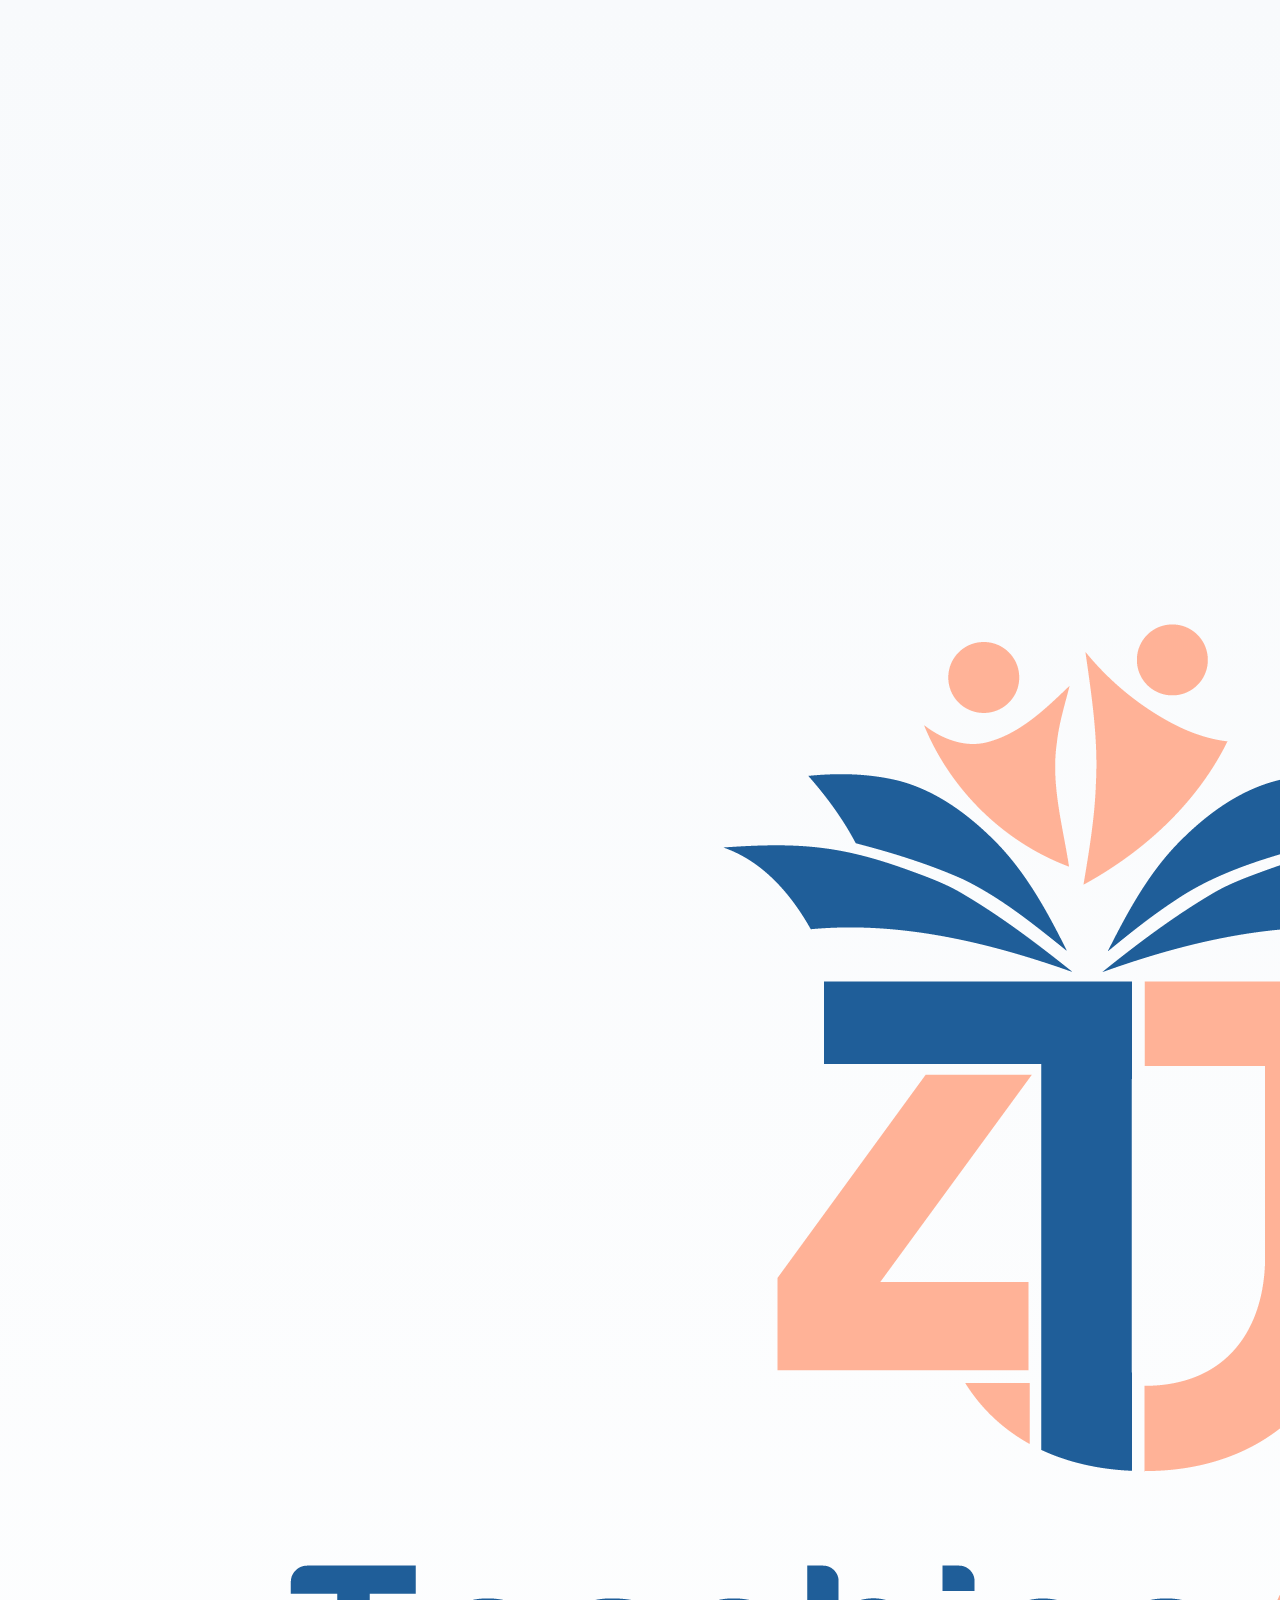
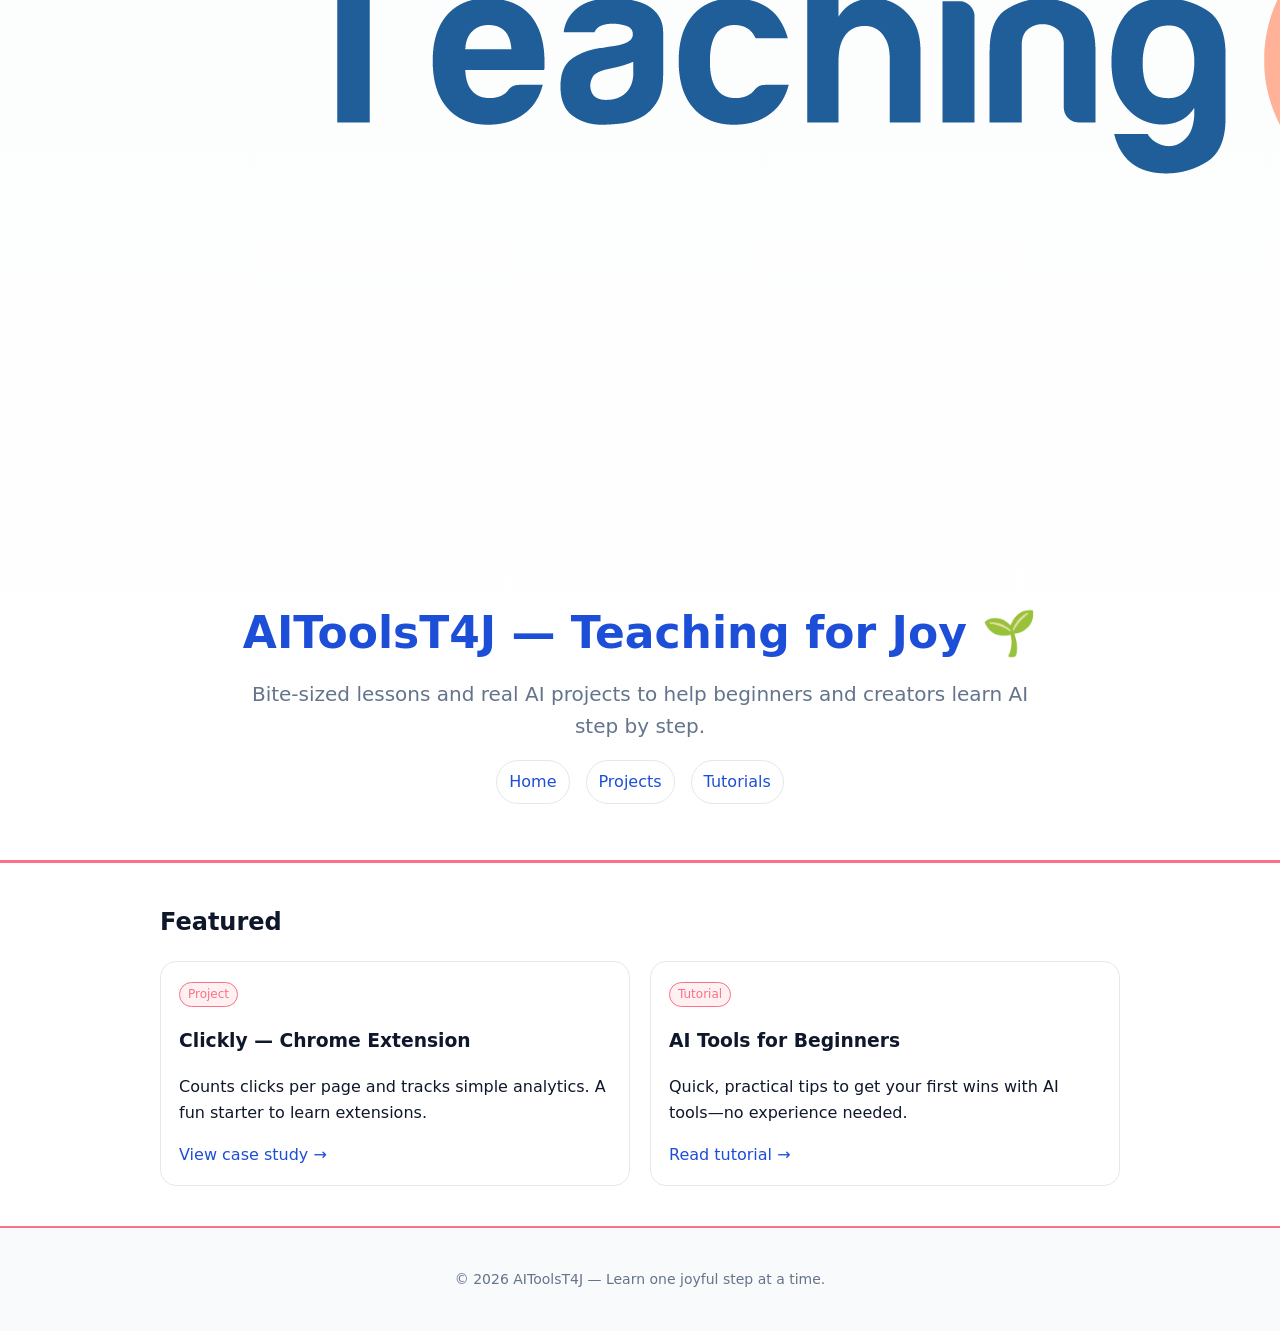
==== index.html @ d1f697bb "Update index.html Added logo" ====
<!doctype html>
<html lang="en">
<head>
  <meta charset="utf-8" />
  <meta name="viewport" content="width=device-width, initial-scale=1" />
  <title>AIToolsT4J — Teaching for Joy</title>
  <meta name="description" content="AIToolsT4J shares bite-sized lessons and real AI projects to help beginners and creators learn Artificial Intelligence step by step. Explore tools, tutorials, and guides to thrive in the AI revolution.">
  <link rel="icon" href="assets/favicon.ico">
  <link rel="stylesheet" href="assets/styles.css">
</head>
<body>
  <header class="hero">
    <img src="assets/logo.png" alt="AIToolsT4J Logo" class="logo">
    <h1>AIToolsT4J — Teaching for Joy 🌱</h1>
    <p class="lead">Bite-sized lessons and real AI projects to help beginners and creators learn AI step by step.</p>
    <nav class="nav">
      <a href="/">Home</a>
      <a href="/projects/clickly.html">Projects</a>
      <a href="/tutorials/getting-started.html">Tutorials</a>
    </nav>
  </header>

  <main class="container">
    <section>
      <h2>Featured</h2>
      <div class="grid">
        <article class="card">
          <span class="tag">Project</span>
          <h3>Clickly — Chrome Extension</h3>
          <p>Counts clicks per page and tracks simple analytics. A fun starter to learn extensions.</p>
          <a class="link" href="/projects/clickly.html">View case study →</a>
        </article>
        <article class="card">
          <span class="tag">Tutorial</span>
          <h3>AI Tools for Beginners</h3>
          <p>Quick, practical tips to get your first wins with AI tools—no experience needed.</p>
          <a class="link" href="/tutorials/getting-started.html">Read tutorial →</a>
        </article>
      </div>
    </section>
  </main>

  <footer class="footer">© <span id="y"></span> AIToolsT4J — Learn one joyful step at a time.</footer>
  <!--  Replace placeholder with homepage HTML-->
  
  <script>document.getElementById('y').textContent = new Date().getFullYear();</script>
</body>
</html>
---- assets/styles.css ----
/* =========================================
   AIToolsT4J — Teaching for Joy 🌱
   Brand Style: Blue + Salmon
   ========================================= */

:root {
  --brand-blue: #1d4ed8;      /* main AIToolsT4J blue */
  --brand-salmon: #fb7185;    /* accent (salmon) */
  --text-main: #0f172a;       /* near-black navy for main text */
  --text-muted: #64748b;      /* gray-blue subtitles */
  --line: #e5e7eb;            /* soft border gray */
  --bg-light: #ffffff;        /* white background */
  --bg-soft: #f8fafc;         /* very light background section */
}

* {
  box-sizing: border-box;
}

body {
  margin: 0;
  font-family: system-ui, -apple-system, "Segoe UI", Roboto, Ubuntu, Cantarell, "Noto Sans", sans-serif;
  color: var(--text-main);
  line-height: 1.6;
  background: var(--bg-light);
}

/* ---------------- HEADER ---------------- */
.hero {
  padding: 56px 20px;
  text-align: center;
  background: linear-gradient(180deg, var(--bg-soft) 0%, var(--bg-light) 100%);
  border-bottom: 3px solid var(--brand-salmon);
}

.hero h1 {
  font-size: clamp(28px, 4vw, 44px);
  margin: 0 0 10px;
  color: var(--brand-blue);
}

.lead {
  max-width: 820px;
  margin: 8px auto 0;
  font-size: clamp(16px, 2.4vw, 20px);
  color: var(--text-muted);
}

/* ---------------- NAVIGATION ---------------- */
.nav {
  margin: 18px 0 0;
  display: flex;
  gap: 16px;
  justify-content: center;
  flex-wrap: wrap;
}

.nav a {
  text-decoration: none;
  border: 1px solid var(--line);
  padding: 8px 12px;
  border-radius: 999px;
  color: var(--brand-blue);
  transition: all 0.2s ease;
}

.nav a:hover {
  background: var(--brand-blue);
  color: white;
  border-color: var(--brand-blue);
}

/* ---------------- MAIN SECTIONS ---------------- */
.container {
  max-width: 1000px;
  margin: 40px auto;
  padding: 0 20px;
}

.grid {
  display: grid;
  gap: 20px;
  grid-template-columns: repeat(auto-fit, minmax(260px, 1fr));
}

.card {
  border: 1px solid var(--line);
  border-radius: 16px;
  padding: 18px;
  transition: transform 0.2s ease, box-shadow 0.2s ease;
}

.card:hover {
  transform: translateY(-3px);
  box-shadow: 0 4px 10px rgba(0, 0, 0, 0.06);
}

/* Tag style for project/tutorial label */
.tag {
  display: inline-block;
  font-size: 12px;
  padding: 2px 8px;
  border: 1px solid var(--brand-salmon);
  border-radius: 999px;
  background: #fff0f2;
  color: var(--brand-salmon);
}

/* Links inside cards */
.link {
  text-decoration: none;
  color: var(--brand-blue);
  font-weight: 500;
}

.link:hover {
  color: var(--brand-salmon);
}

/* ---------------- FOOTER ---------------- */
.footer {
  text-align: center;
  color: var(--text-muted);
  font-size: 14px;
  padding: 40px 16px;
  border-top: 2px solid var(--brand-salmon);
  background: var(--bg-soft);
}
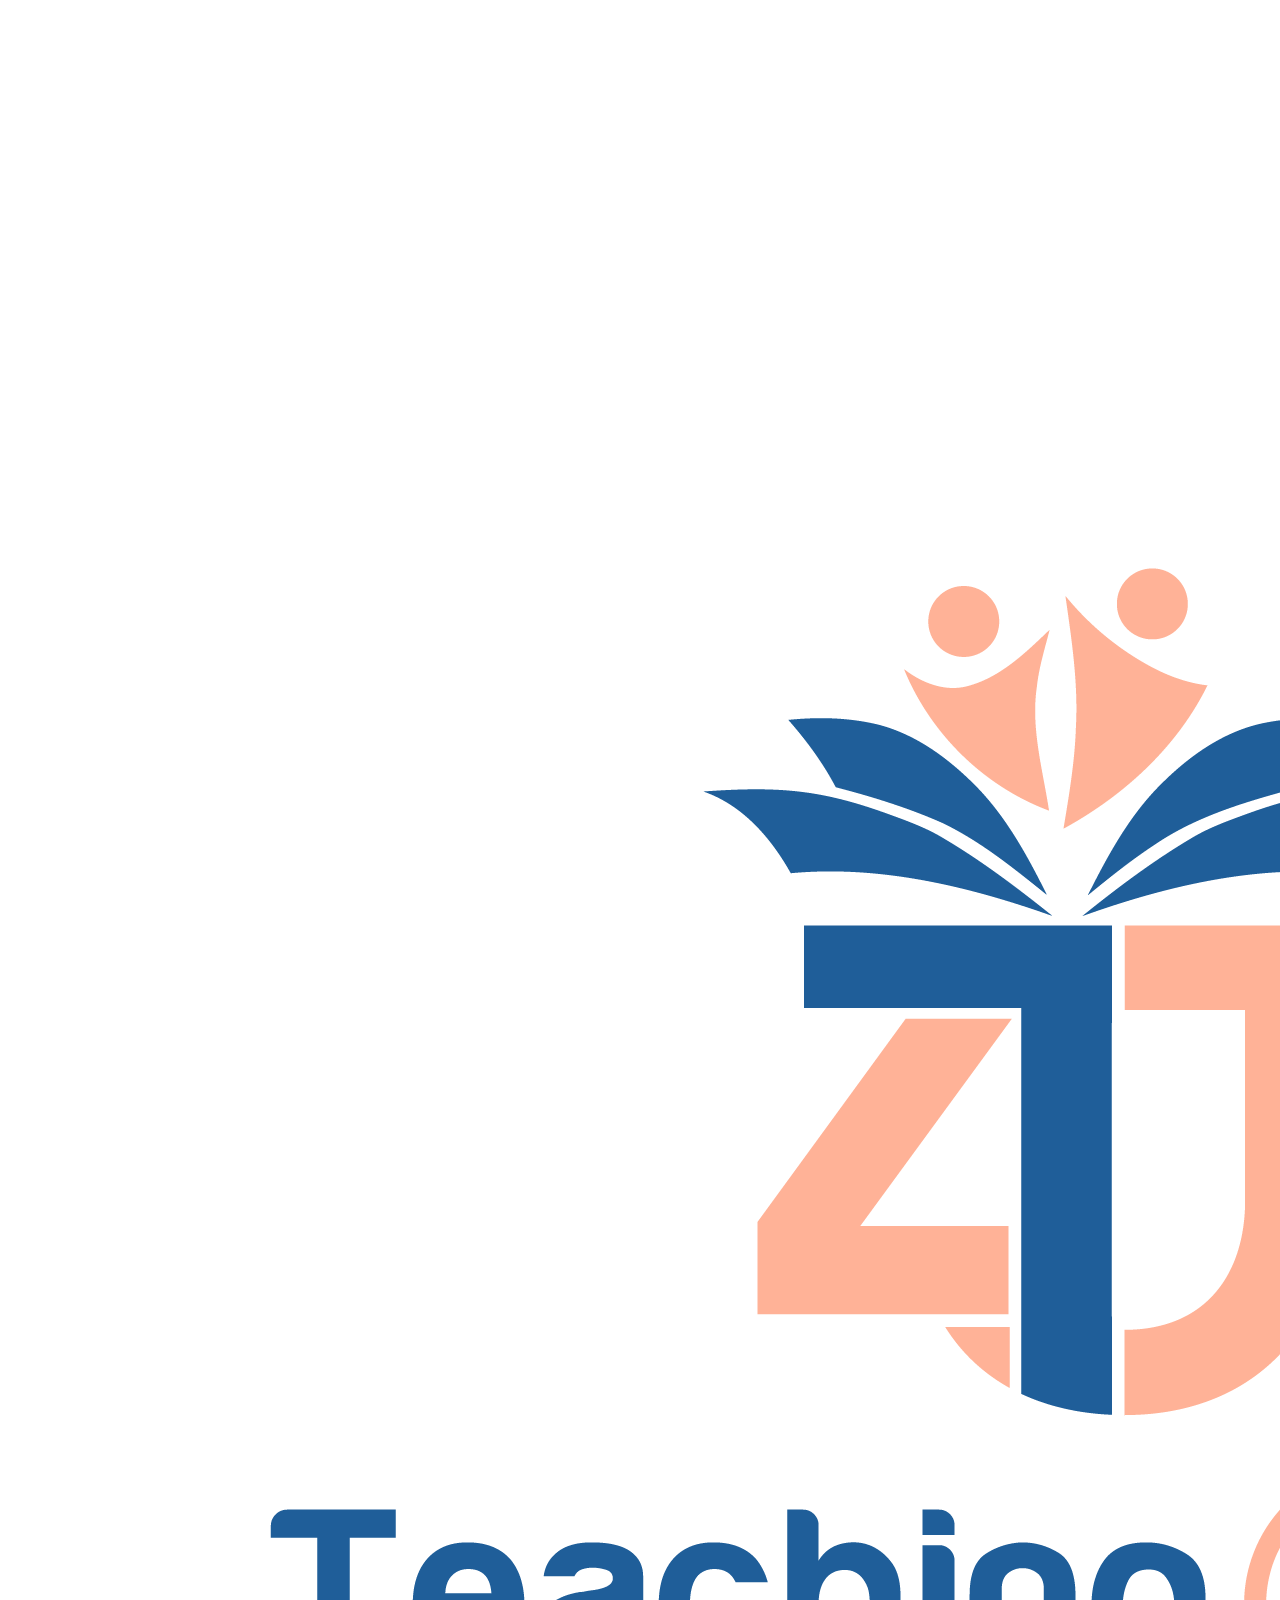
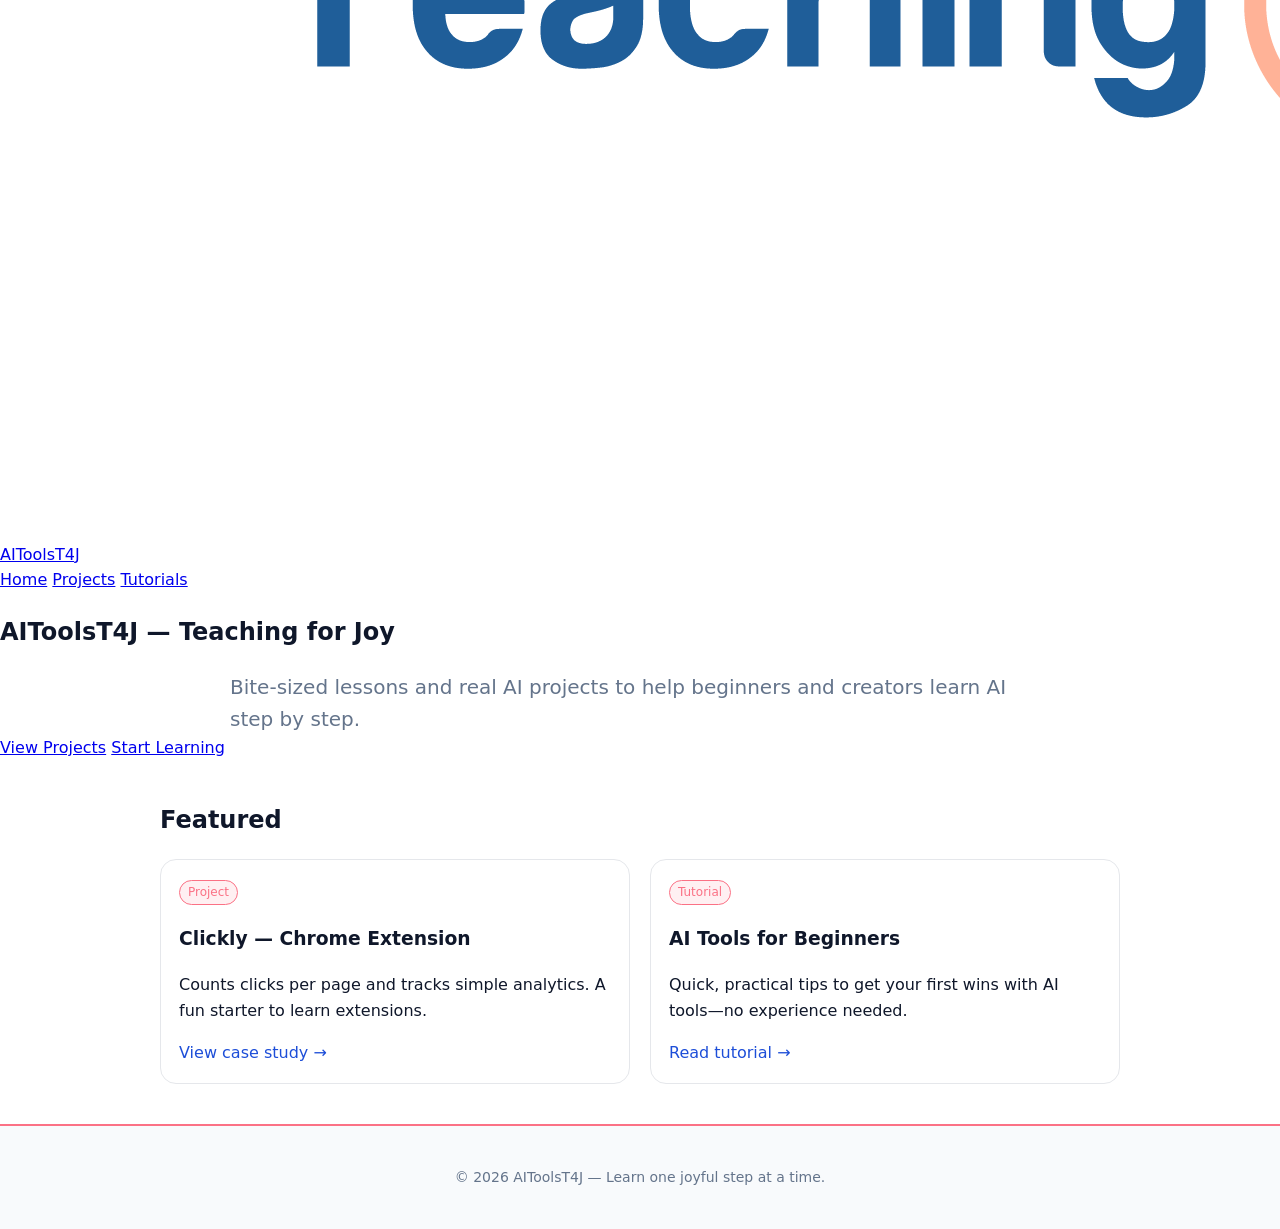
==== commit 8e9145ae: "Update index.html" ====
--- a/index.html
+++ b/index.html
@@ -9,16 +9,34 @@
   <link rel="stylesheet" href="assets/styles.css">
 </head>
 <body>
-  <header class="hero">
-    <img src="assets/logo.png" alt="AIToolsT4J Logo" class="logo">
-    <h1>AIToolsT4J — Teaching for Joy 🌱</h1>
-    <p class="lead">Bite-sized lessons and real AI projects to help beginners and creators learn AI step by step.</p>
-    <nav class="nav">
-      <a href="/">Home</a>
-      <a href="/projects/clickly.html">Projects</a>
-      <a href="/tutorials/getting-started.html">Tutorials</a>
+
+  <!-- Top navigation -->
+  <header class="site-header">
+    <a class="brand" href="/">
+      <img src="assets/logo.png" alt="AIToolsT4J Logo" class="brand-logo">
+      <span>AIToolsT4J</span>
+    </a>
+    <nav class="topnav">
+      <a class="btn-pill" href="/">Home</a>
+      <a class="btn-pill" href="/projects/clickly.html">Projects</a>
+      <a class="btn-pill" href="/tutorials/getting-started.html">Tutorials</a>
     </nav>
   </header>
+
+  <!-- Split hero (black left, image right with blend) -->
+  <section class="hero-split">
+    <div class="hero-text">
+      <h1>AIToolsT4J — Teaching for Joy</h1>
+      <p class="lead">Bite-sized lessons and real AI projects to help beginners and creators learn AI step by step.</p>
+      <div class="hero-cta">
+        <a class="btn-primary" href="/projects/clickly.html">View Projects</a>
+        <a class="btn-ghost" href="/tutorials/getting-started.html">Start Learning</a>
+      </div>
+    </div>
+    <div class="hero-media" aria-label="Marcia Parker">
+      <!-- Background image is set in CSS via assets/hero.jpg -->
+    </div>
+  </section>
 
   <main class="container">
     <section>
@@ -41,6 +59,10 @@
   </main>
 
   <footer class="footer">© <span id="y"></span> AIToolsT4J — Learn one joyful step at a time.</footer>
+  <script>document.getElementById('y').textContent = new Date().getFullYear();</script>
+</body>
+</html>
+
   <!--  Replace placeholder with homepage HTML-->
   
   <script>document.getElementById('y').textContent = new Date().getFullYear();</script>
--- a/assets/styles.css
+++ b/assets/styles.css
@@ -126,3 +126,16 @@
   border-top: 2px solid var(--brand-salmon);
   background: var(--bg-soft);
 }
+/* ---------------- LOGO ---------------- */
+.logo {
+  width: 200px;
+  max-width: 60%;
+  height: auto;
+  margin-bottom: 16px;
+  filter: drop-shadow(0 2px 4px rgba(0,0,0,0.1));
+  transition: transform 0.3s ease;
+}
+
+.logo:hover {
+  transform: scale(1.05);
+}
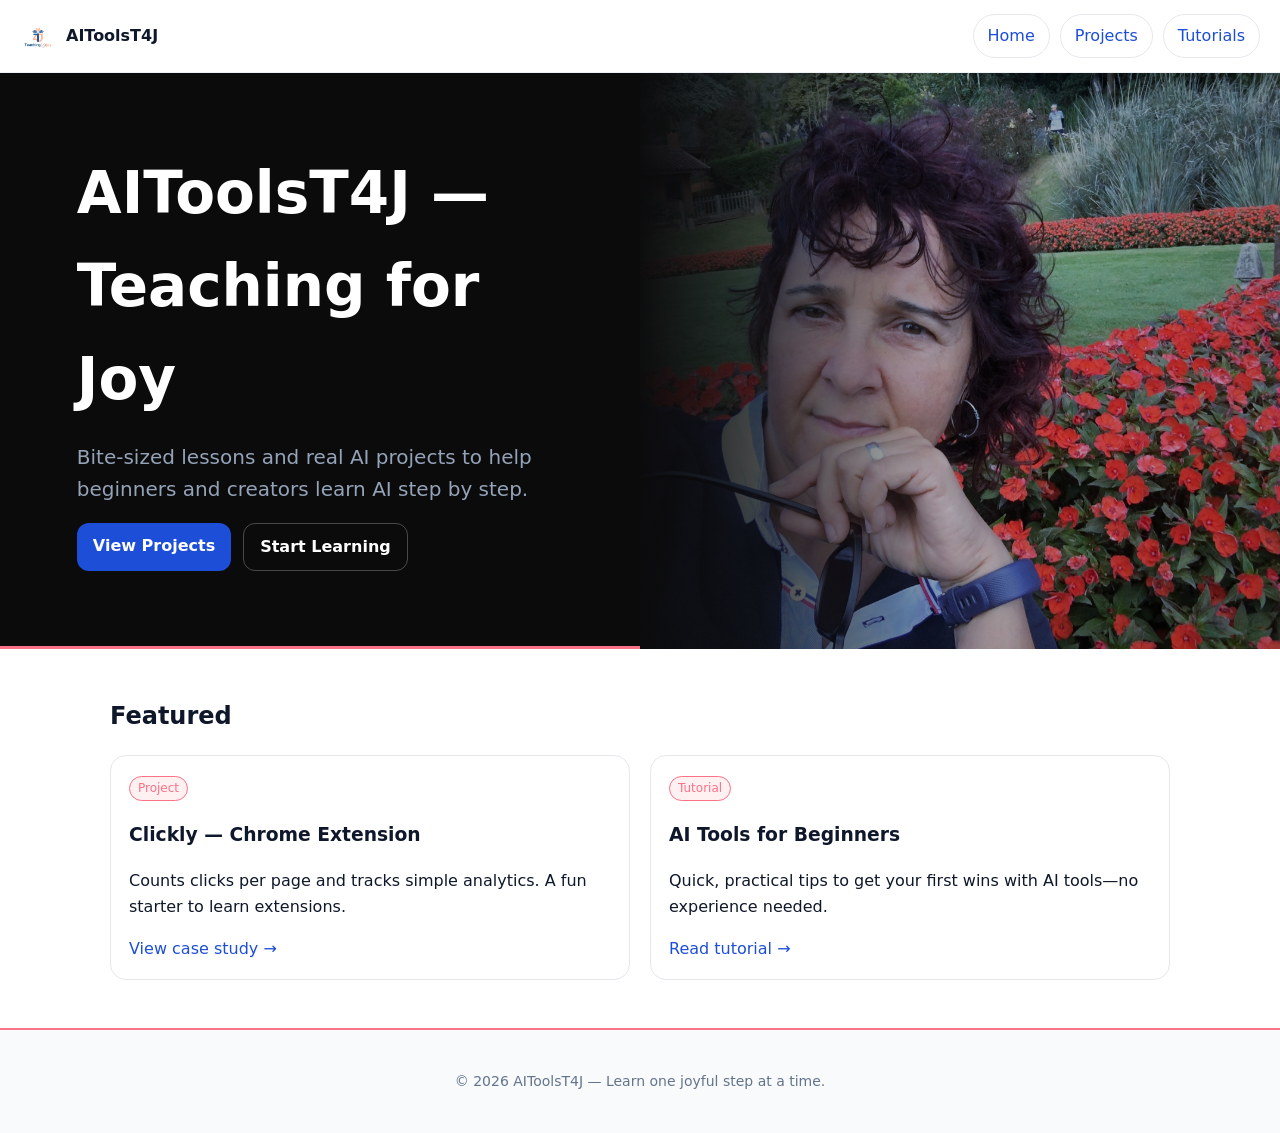
==== commit cfa86497: "Update index.html" ====
--- a/index.html
+++ b/index.html
@@ -3,7 +3,7 @@
 <head>
   <meta charset="utf-8" />
   <meta name="viewport" content="width=device-width, initial-scale=1" />
-  <title>AIToolsT4J — Teaching for Joy</title>
+  <title>AIToolsT4J  Teaching for Joy</title>
   <meta name="description" content="AIToolsT4J shares bite-sized lessons and real AI projects to help beginners and creators learn Artificial Intelligence step by step. Explore tools, tutorials, and guides to thrive in the AI revolution.">
   <link rel="icon" href="assets/favicon.ico">
   <link rel="stylesheet" href="assets/styles.css">
--- a/assets/styles.css
+++ b/assets/styles.css
@@ -1,22 +1,17 @@
-/* =========================================
-   AIToolsT4J — Teaching for Joy 🌱
-   Brand Style: Blue + Salmon
-   ========================================= */
-
+/* ===== Brand palette (keep) ===== */
 :root {
-  --brand-blue: #1d4ed8;      /* main AIToolsT4J blue */
-  --brand-salmon: #fb7185;    /* accent (salmon) */
-  --text-main: #0f172a;       /* near-black navy for main text */
-  --text-muted: #64748b;      /* gray-blue subtitles */
-  --line: #e5e7eb;            /* soft border gray */
-  --bg-light: #ffffff;        /* white background */
-  --bg-soft: #f8fafc;         /* very light background section */
+  --brand-blue: #1d4ed8;
+  --brand-salmon: #fb7185;
+  --text-main: #0f172a;
+  --text-muted: #94a3b8;   /* slightly lighter for dark/bg contrast */
+  --line: #e5e7eb;
+  --bg-light: #ffffff;
+  --bg-soft: #f8fafc;
+  --bg-dark: #0b0b0c;      /* near-black hero panel */
 }
 
-* {
-  box-sizing: border-box;
-}
-
+/* Reset & body */
+* { box-sizing: border-box; }
 body {
   margin: 0;
   font-family: system-ui, -apple-system, "Segoe UI", Roboto, Ubuntu, Cantarell, "Noto Sans", sans-serif;
@@ -25,117 +20,128 @@
   background: var(--bg-light);
 }
 
-/* ---------------- HEADER ---------------- */
-.hero {
-  padding: 56px 20px;
-  text-align: center;
-  background: linear-gradient(180deg, var(--bg-soft) 0%, var(--bg-light) 100%);
+/* ===== Top navigation (buttons on top) ===== */
+.site-header {
+  position: sticky; top: 0; z-index: 50;
+  display: flex; align-items: center; justify-content: space-between;
+  padding: 14px 20px;
+  background: rgba(255,255,255,0.7);
+  backdrop-filter: saturate(140%) blur(8px);
+  border-bottom: 1px solid #eef2f7;
+}
+.brand { display: inline-flex; align-items: center; gap: 10px; text-decoration: none; color: var(--text-main); font-weight: 700; }
+.brand-logo { width: 36px; height: 36px; object-fit: contain; }
+.topnav { display: flex; gap: 10px; flex-wrap: wrap; }
+.btn-pill {
+  text-decoration: none;
+  border: 1px solid var(--line);
+  padding: 8px 14px;
+  border-radius: 999px;
+  color: var(--brand-blue);
+  transition: all .2s ease;
+}
+.btn-pill:hover { background: var(--brand-blue); color:#fff; border-color: var(--brand-blue); }
+
+/* ===== Split hero ===== */
+.hero-split {
+  display: grid;
+  grid-template-columns: 1fr 1fr;
+  min-height: 64vh;
+}
+
+.hero-text {
+  background: var(--bg-dark);
+  color: #e5e7eb;
+  padding: 64px 6vw;
+  display: flex; flex-direction: column; justify-content: center;
   border-bottom: 3px solid var(--brand-salmon);
 }
 
-.hero h1 {
-  font-size: clamp(28px, 4vw, 44px);
+.hero-text h1 {
   margin: 0 0 10px;
-  color: var(--brand-blue);
+  font-size: clamp(34px, 4.6vw, 58px);
+  color: #fff; /* pop on dark */
 }
 
 .lead {
-  max-width: 820px;
-  margin: 8px auto 0;
-  font-size: clamp(16px, 2.4vw, 20px);
+  font-size: clamp(16px, 2.2vw, 20px);
   color: var(--text-muted);
+  max-width: 52ch;
+  margin: 6px 0 18px;
 }
 
-/* ---------------- NAVIGATION ---------------- */
-.nav {
-  margin: 18px 0 0;
-  display: flex;
-  gap: 16px;
-  justify-content: center;
-  flex-wrap: wrap;
+.hero-cta { display: flex; gap: 12px; flex-wrap: wrap; }
+.btn-primary {
+  display: inline-block;
+  text-decoration: none;
+  background: var(--brand-blue); color: #fff;
+  padding: 10px 16px; border-radius: 12px; font-weight: 600;
+  transition: transform .15s ease, box-shadow .15s ease;
+}
+.btn-primary:hover { transform: translateY(-1px); box-shadow: 0 6px 18px rgba(29,78,216,0.25); }
+
+.btn-ghost {
+  display: inline-block;
+  text-decoration: none;
+  padding: 10px 16px; border-radius: 12px; font-weight: 600;
+  color: #fff; border: 1px solid rgba(255,255,255,0.25);
+}
+.btn-ghost:hover { border-color: #fff; color:#fff; background: rgba(255,255,255,0.06); }
+
+/* Right side image with blend to black */
+.hero-media::before {
+  content: "";
+  position: absolute;
+  inset: 0;
+  background: linear-gradient(
+    90deg,
+    rgba(11,11,12,0.95) 0%,
+    rgba(11,11,12,0.55) 15%,
+    rgba(11,11,12,0.2) 30%,
+    rgba(11,11,12,0.05) 45%,
+    transparent 60%
+  );
+  z-index: 0;
+}
+.hero-media {
+  position: relative;
+  z-index: 1;
+  min-height: 60vh;
+/* or, relative to styles.css location */
+  background-image: url('hero.jpg');
+  background-size: cover;
+  background-position: center right;
+  background-repeat: no-repeat;
 }
 
-.nav a {
-  text-decoration: none;
-  border: 1px solid var(--line);
-  padding: 8px 12px;
-  border-radius: 999px;
-  color: var(--brand-blue);
-  transition: all 0.2s ease;
+/* Gradient overlay that blends the image into the black panel */
+.hero-media::before {
+  content: "";
+  position: absolute; inset: 0;
+  background: linear-gradient(90deg, rgba(11,11,12,0.98) 0%, rgba(11,11,12,0.6) 22%, transparent 48%);
+  /* Adjust stops to control the softness of the blend */
 }
 
-.nav a:hover {
-  background: var(--brand-blue);
-  color: white;
-  border-color: var(--brand-blue);
+/* ===== Main content (cards etc.) ===== */
+.container { max-width: 1100px; margin: 48px auto; padding: 0 20px; }
+.grid { display: grid; gap: 20px; grid-template-columns: repeat(auto-fit, minmax(280px,1fr)); }
+.card { border: 1px solid var(--line); border-radius: 16px; padding: 18px; background: #fff; transition: transform .2s, box-shadow .2s; }
+.card:hover { transform: translateY(-3px); box-shadow: 0 10px 24px rgba(0,0,0,.06); }
+.tag { display:inline-block; font-size:12px; padding:2px 8px; border:1px solid var(--brand-salmon); border-radius:999px; background:#fff0f2; color:var(--brand-salmon); }
+.link { text-decoration:none; color: var(--brand-blue); font-weight: 500; }
+.link:hover { color: var(--brand-salmon); }
+
+/* ===== Footer ===== */
+.footer {
+  text-align:center; color:#64748b; font-size:14px;
+  padding: 40px 16px; border-top: 2px solid var(--brand-salmon);
+  background: var(--bg-soft);
 }
 
-/* ---------------- MAIN SECTIONS ---------------- */
-.container {
-  max-width: 1000px;
-  margin: 40px auto;
-  padding: 0 20px;
+/* ===== Responsive: stack hero on small screens ===== */
+@media (max-width: 900px) {
+  .hero-split { grid-template-columns: 1fr; }
+  .hero-media { order: -1; min-height: 36vh; background-position: center; }
+  .hero-media::before { background: linear-gradient(180deg, rgba(11,11,12,0.85) 0%, transparent 55%); }
 }
 
-.grid {
-  display: grid;
-  gap: 20px;
-  grid-template-columns: repeat(auto-fit, minmax(260px, 1fr));
-}
-
-.card {
-  border: 1px solid var(--line);
-  border-radius: 16px;
-  padding: 18px;
-  transition: transform 0.2s ease, box-shadow 0.2s ease;
-}
-
-.card:hover {
-  transform: translateY(-3px);
-  box-shadow: 0 4px 10px rgba(0, 0, 0, 0.06);
-}
-
-/* Tag style for project/tutorial label */
-.tag {
-  display: inline-block;
-  font-size: 12px;
-  padding: 2px 8px;
-  border: 1px solid var(--brand-salmon);
-  border-radius: 999px;
-  background: #fff0f2;
-  color: var(--brand-salmon);
-}
-
-/* Links inside cards */
-.link {
-  text-decoration: none;
-  color: var(--brand-blue);
-  font-weight: 500;
-}
-
-.link:hover {
-  color: var(--brand-salmon);
-}
-
-/* ---------------- FOOTER ---------------- */
-.footer {
-  text-align: center;
-  color: var(--text-muted);
-  font-size: 14px;
-  padding: 40px 16px;
-  border-top: 2px solid var(--brand-salmon);
-  background: var(--bg-soft);
-}
-/* ---------------- LOGO ---------------- */
-.logo {
-  width: 200px;
-  max-width: 60%;
-  height: auto;
-  margin-bottom: 16px;
-  filter: drop-shadow(0 2px 4px rgba(0,0,0,0.1));
-  transition: transform 0.3s ease;
-}
-
-.logo:hover {
-  transform: scale(1.05);
-}
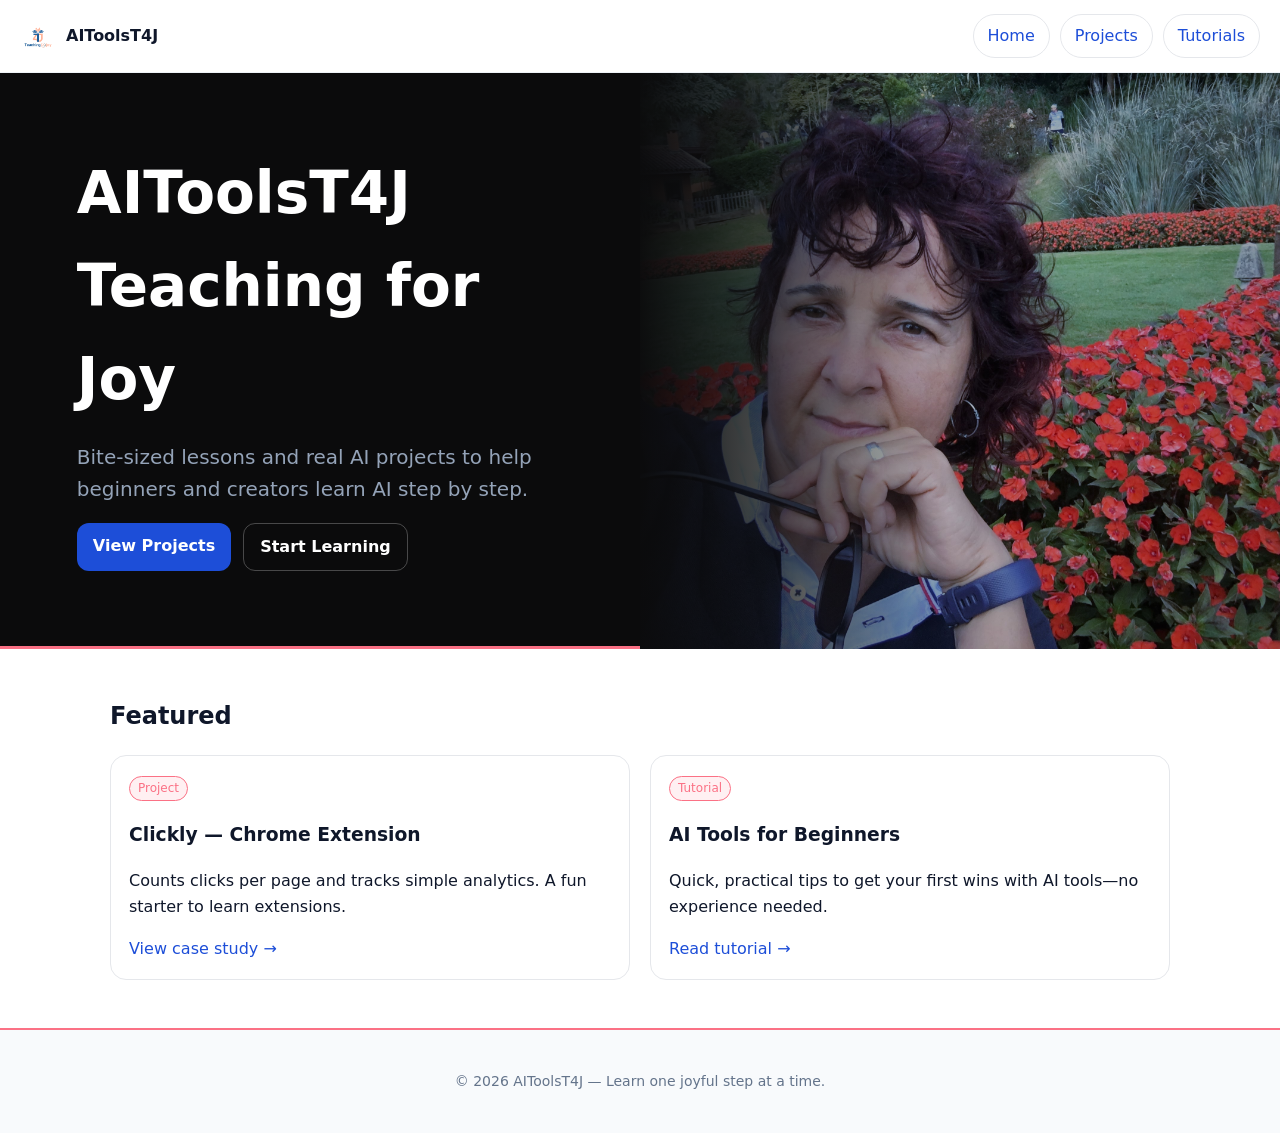
==== commit 178698d8: "Update index.html" ====
--- a/index.html
+++ b/index.html
@@ -26,7 +26,7 @@
   <!-- Split hero (black left, image right with blend) -->
   <section class="hero-split">
     <div class="hero-text">
-      <h1>AIToolsT4J — Teaching for Joy</h1>
+      <h1>AIToolsT4J  Teaching for Joy</h1>
       <p class="lead">Bite-sized lessons and real AI projects to help beginners and creators learn AI step by step.</p>
       <div class="hero-cta">
         <a class="btn-primary" href="/projects/clickly.html">View Projects</a>
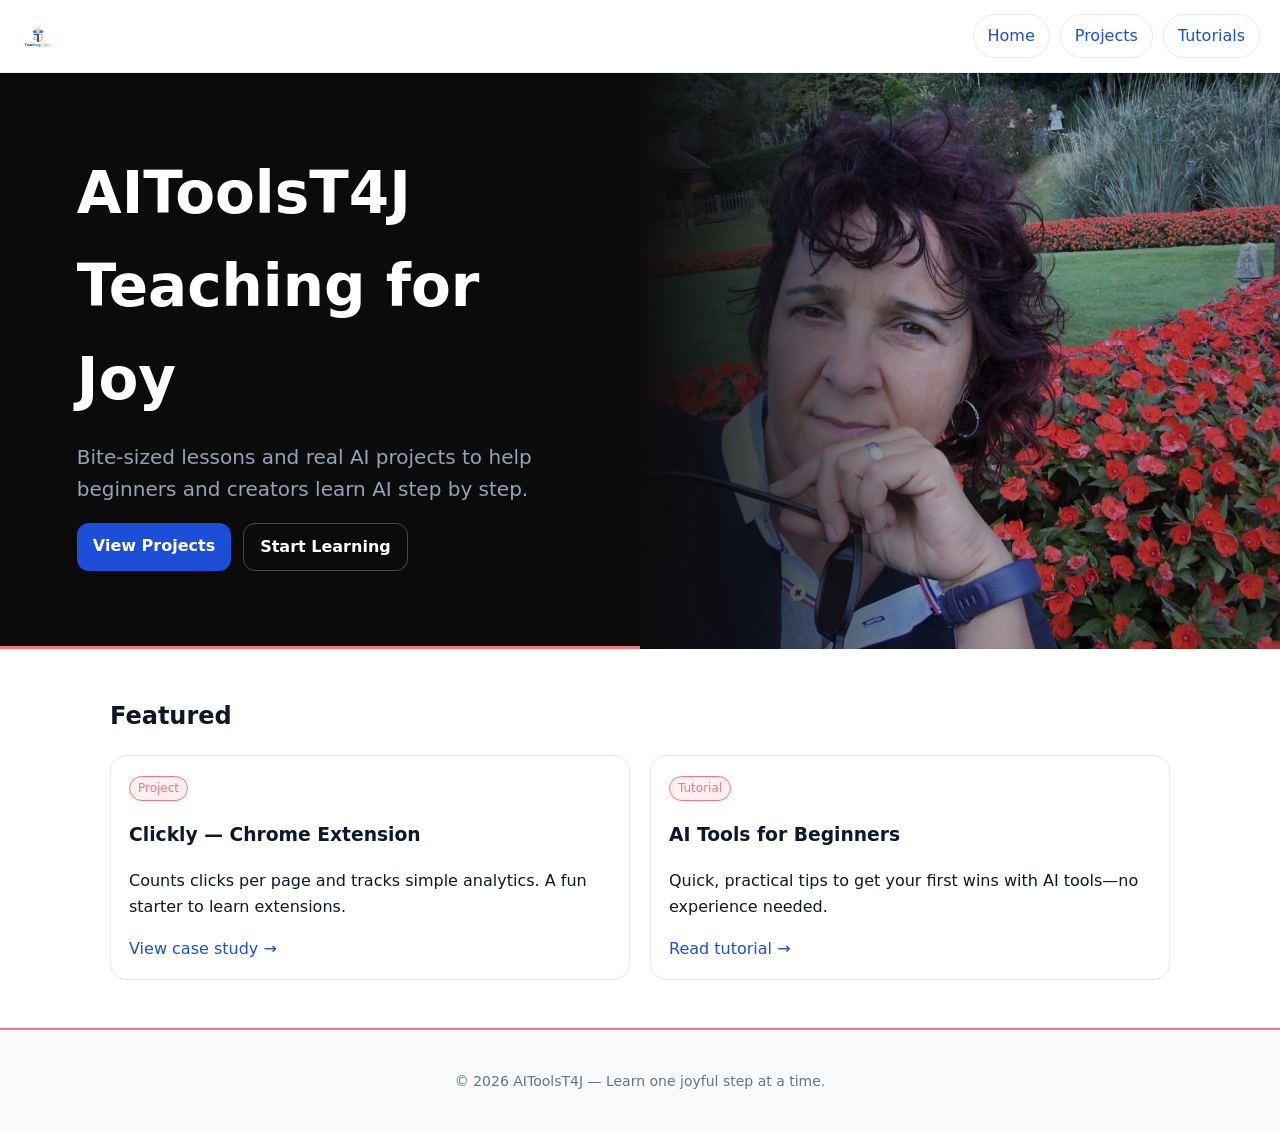
==== commit 171bcda9: "Update index.html" ====
--- a/index.html
+++ b/index.html
@@ -3,7 +3,7 @@
 <head>
   <meta charset="utf-8" />
   <meta name="viewport" content="width=device-width, initial-scale=1" />
-  <title>AIToolsT4J  Teaching for Joy</title>
+  <title>AIToolsT4J Teaching for Joy</title>
   <meta name="description" content="AIToolsT4J shares bite-sized lessons and real AI projects to help beginners and creators learn Artificial Intelligence step by step. Explore tools, tutorials, and guides to thrive in the AI revolution.">
   <link rel="icon" href="assets/favicon.ico">
   <link rel="stylesheet" href="assets/styles.css">
@@ -14,7 +14,6 @@
   <header class="site-header">
     <a class="brand" href="/">
       <img src="assets/logo.png" alt="AIToolsT4J Logo" class="brand-logo">
-      <span>AIToolsT4J</span>
     </a>
     <nav class="topnav">
       <a class="btn-pill" href="/">Home</a>
@@ -26,7 +25,10 @@
   <!-- Split hero (black left, image right with blend) -->
   <section class="hero-split">
     <div class="hero-text">
-      <h1>AIToolsT4J  Teaching for Joy</h1>
+      <h1>
+  AIToolsT4J <br>
+  <span class="highlight">Teaching for Joy</span>
+      </h1>
       <p class="lead">Bite-sized lessons and real AI projects to help beginners and creators learn AI step by step.</p>
       <div class="hero-cta">
         <a class="btn-primary" href="/projects/clickly.html">View Projects</a>
